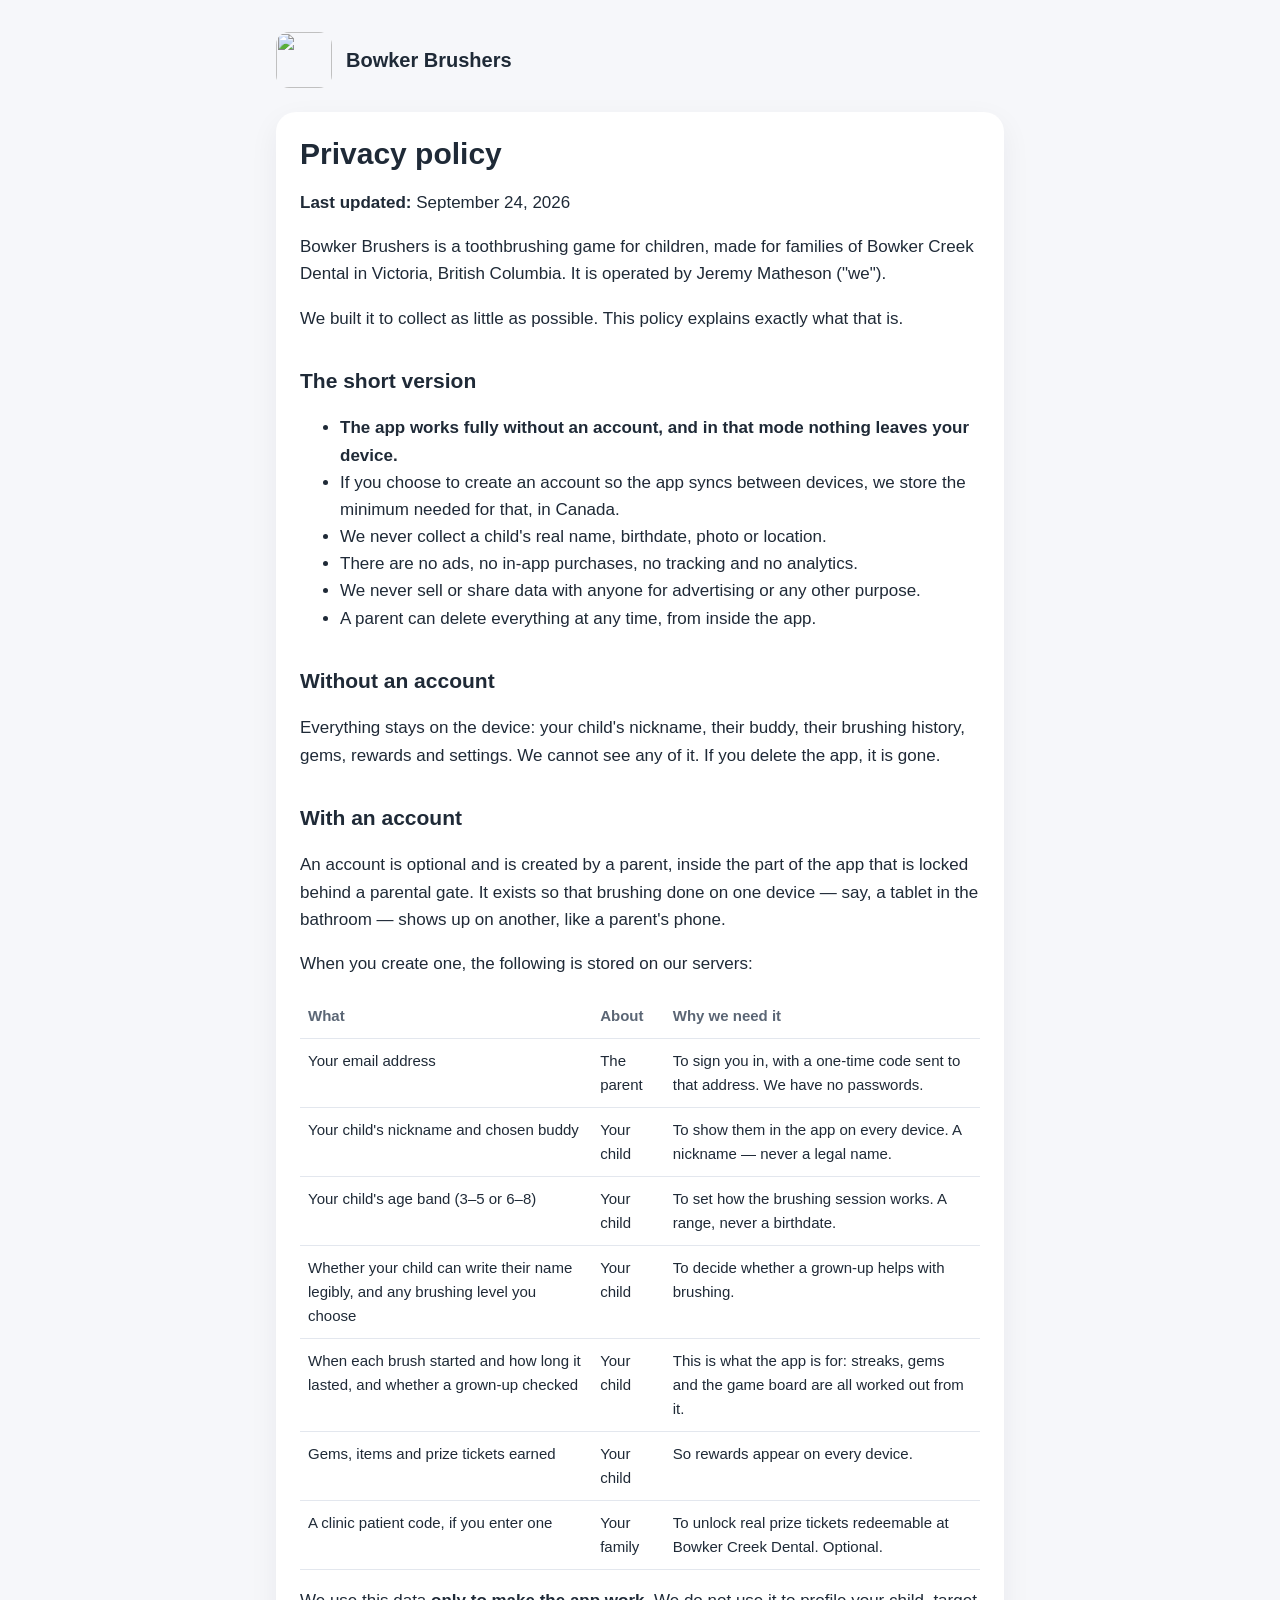
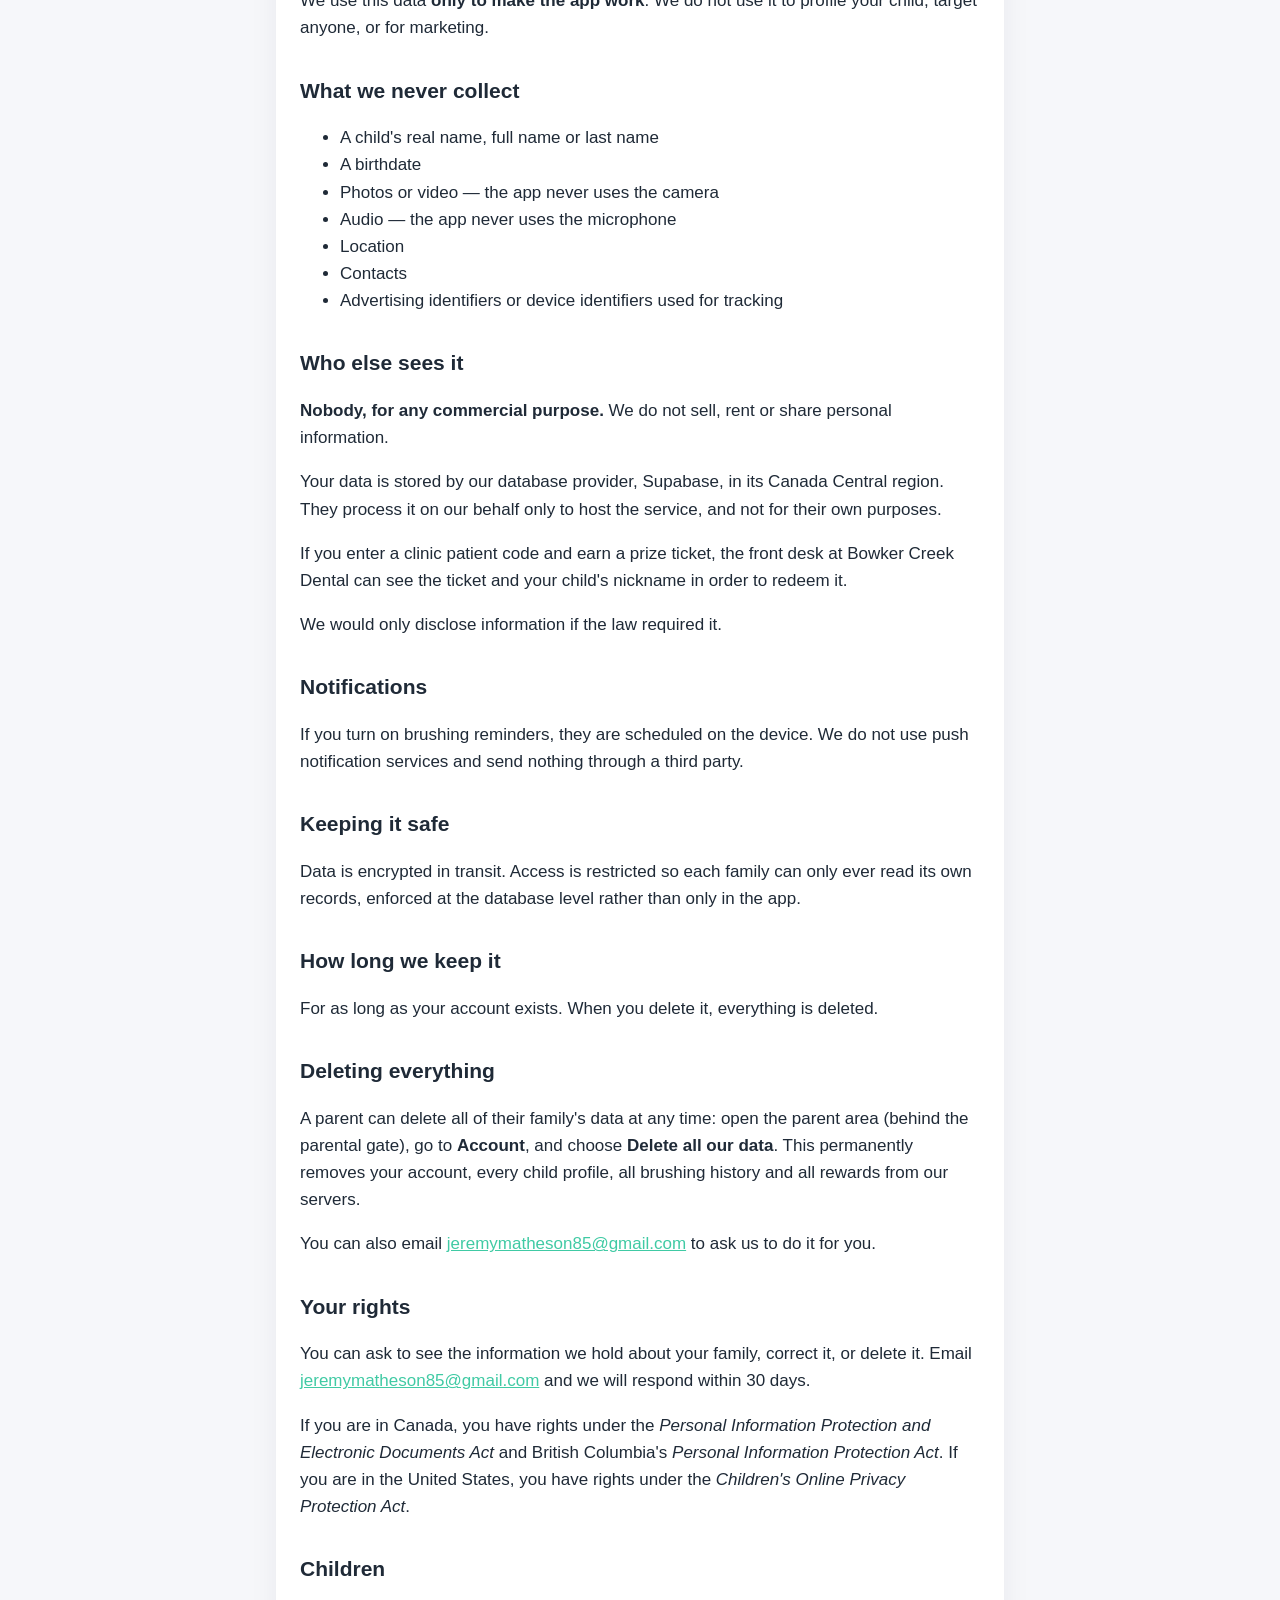
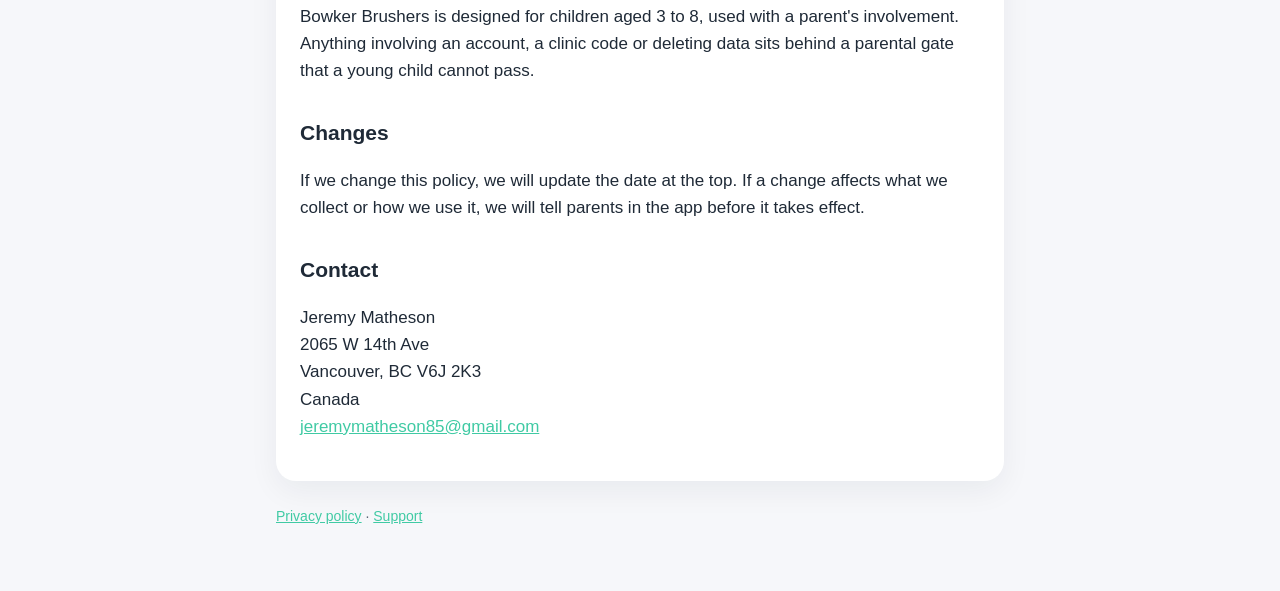
==== privacy/index.html @ a37d7e3c "Privacy policy and support pages for Bowker Brushers Co-Authored-By: Claude Opus 5.5 (1M context) <n" ====
<!doctype html>
<html lang="en">
<head>
<meta charset="utf-8">
<meta name="viewport" content="width=device-width, initial-scale=1">
<title>Bowker Brushers privacy policy</title>
<link rel="icon" href="/bowker-brushers/icon.png">
<style>
:root { --mint:#40CAA4; --ink:#1F2A37; --muted:#5B6675; --paper:#F6F7FA; --card:#fff; --line:#E3E7EE; }
@media (prefers-color-scheme: dark) { :root { --ink:#E8ECF2; --muted:#A3ADBB; --paper:#12161C; --card:#1A2029; --line:#2A323E; } }
* { box-sizing:border-box; }
body { margin:0; background:var(--paper); color:var(--ink); font:17px/1.6 -apple-system, BlinkMacSystemFont, "Segoe UI", Roboto, sans-serif; }
main { max-width:760px; margin:0 auto; padding:32px 16px 64px; }
header { display:flex; align-items:center; gap:14px; margin-bottom:24px; }
header img { width:56px; height:56px; border-radius:13px; }
header a { color:inherit; text-decoration:none; font-weight:800; font-size:20px; }
.card { background:var(--card); border-radius:20px; padding:24px; box-shadow:0 10px 30px rgba(20,30,50,.06); }
h1 { font-size:30px; line-height:1.2; margin:0 0 8px; }
h2 { font-size:21px; margin:32px 0 8px; }
a { color:var(--mint); }
.table { overflow-x:auto; }
table { border-collapse:collapse; width:100%; font-size:15px; }
th, td { text-align:left; vertical-align:top; padding:10px 8px; border-bottom:1px solid var(--line); }
th { color:var(--muted); font-weight:600; }
footer { color:var(--muted); font-size:14px; margin-top:24px; }
</style>
</head>
<body><main>
<header><img src="/bowker-brushers/icon.png" alt=""><a href="/bowker-brushers/">Bowker Brushers</a></header>
<div class="card">
<h1>Privacy policy</h1>
<p><strong>Last updated:</strong> September 24, 2026</p>
<p>Bowker Brushers is a toothbrushing game for children, made for families of Bowker Creek Dental in Victoria, British Columbia. It is operated by Jeremy Matheson ("we").</p>
<p>We built it to collect as little as possible. This policy explains exactly what that is.</p>
<h2>The short version</h2>
<ul><li><strong>The app works fully without an account, and in that mode nothing leaves your device.</strong></li><li>If you choose to create an account so the app syncs between devices, we store the minimum needed for that, in Canada.</li><li>We never collect a child's real name, birthdate, photo or location.</li><li>There are no ads, no in-app purchases, no tracking and no analytics.</li><li>We never sell or share data with anyone for advertising or any other purpose.</li><li>A parent can delete everything at any time, from inside the app.</li></ul>
<h2>Without an account</h2>
<p>Everything stays on the device: your child's nickname, their buddy, their brushing history, gems, rewards and settings. We cannot see any of it. If you delete the app, it is gone.</p>
<h2>With an account</h2>
<p>An account is optional and is created by a parent, inside the part of the app that is locked behind a parental gate. It exists so that brushing done on one device — say, a tablet in the bathroom — shows up on another, like a parent's phone.</p>
<p>When you create one, the following is stored on our servers:</p>
<div class="table"><table><thead><tr><th>What</th><th>About</th><th>Why we need it</th></tr></thead><tbody><tr><td>Your email address</td><td>The parent</td><td>To sign you in, with a one-time code sent to that address. We have no passwords.</td></tr><tr><td>Your child's nickname and chosen buddy</td><td>Your child</td><td>To show them in the app on every device. A nickname — never a legal name.</td></tr><tr><td>Your child's age band (3–5 or 6–8)</td><td>Your child</td><td>To set how the brushing session works. A range, never a birthdate.</td></tr><tr><td>Whether your child can write their name legibly, and any brushing level you choose</td><td>Your child</td><td>To decide whether a grown-up helps with brushing.</td></tr><tr><td>When each brush started and how long it lasted, and whether a grown-up checked</td><td>Your child</td><td>This is what the app is for: streaks, gems and the game board are all worked out from it.</td></tr><tr><td>Gems, items and prize tickets earned</td><td>Your child</td><td>So rewards appear on every device.</td></tr><tr><td>A clinic patient code, if you enter one</td><td>Your family</td><td>To unlock real prize tickets redeemable at Bowker Creek Dental. Optional.</td></tr></tbody></table></div>
<p>We use this data <strong>only to make the app work</strong>. We do not use it to profile your child, target anyone, or for marketing.</p>
<h2>What we never collect</h2>
<ul><li>A child's real name, full name or last name</li><li>A birthdate</li><li>Photos or video — the app never uses the camera</li><li>Audio — the app never uses the microphone</li><li>Location</li><li>Contacts</li><li>Advertising identifiers or device identifiers used for tracking</li></ul>
<h2>Who else sees it</h2>
<p><strong>Nobody, for any commercial purpose.</strong> We do not sell, rent or share personal information.</p>
<p>Your data is stored by our database provider, Supabase, in its Canada Central region. They process it on our behalf only to host the service, and not for their own purposes.</p>
<p>If you enter a clinic patient code and earn a prize ticket, the front desk at Bowker Creek Dental can see the ticket and your child's nickname in order to redeem it.</p>
<p>We would only disclose information if the law required it.</p>
<h2>Notifications</h2>
<p>If you turn on brushing reminders, they are scheduled on the device. We do not use push notification services and send nothing through a third party.</p>
<h2>Keeping it safe</h2>
<p>Data is encrypted in transit. Access is restricted so each family can only ever read its own records, enforced at the database level rather than only in the app.</p>
<h2>How long we keep it</h2>
<p>For as long as your account exists. When you delete it, everything is deleted.</p>
<h2>Deleting everything</h2>
<p>A parent can delete all of their family's data at any time: open the parent area (behind the parental gate), go to <strong>Account</strong>, and choose <strong>Delete all our data</strong>. This permanently removes your account, every child profile, all brushing history and all rewards from our servers.</p>
<p>You can also email <a href="mailto:jeremymatheson85@gmail.com">jeremymatheson85@gmail.com</a> to ask us to do it for you.</p>
<h2>Your rights</h2>
<p>You can ask to see the information we hold about your family, correct it, or delete it. Email <a href="mailto:jeremymatheson85@gmail.com">jeremymatheson85@gmail.com</a> and we will respond within 30 days.</p>
<p>If you are in Canada, you have rights under the <em>Personal Information Protection and Electronic Documents Act</em> and British Columbia's <em>Personal Information Protection Act</em>. If you are in the United States, you have rights under the <em>Children's Online Privacy Protection Act</em>.</p>
<h2>Children</h2>
<p>Bowker Brushers is designed for children aged 3 to 8, used with a parent's involvement. Anything involving an account, a clinic code or deleting data sits behind a parental gate that a young child cannot pass.</p>
<h2>Changes</h2>
<p>If we change this policy, we will update the date at the top. If a change affects what we collect or how we use it, we will tell parents in the app before it takes effect.</p>
<h2>Contact</h2>
<p>Jeremy Matheson<br>2065 W 14th Ave<br>Vancouver, BC V6J 2K3<br>Canada<br><a href="mailto:jeremymatheson85@gmail.com">jeremymatheson85@gmail.com</a></p>
</div>
<footer><a href="/bowker-brushers/privacy/">Privacy policy</a> · <a href="/bowker-brushers/support/">Support</a></footer>
</main></body></html>
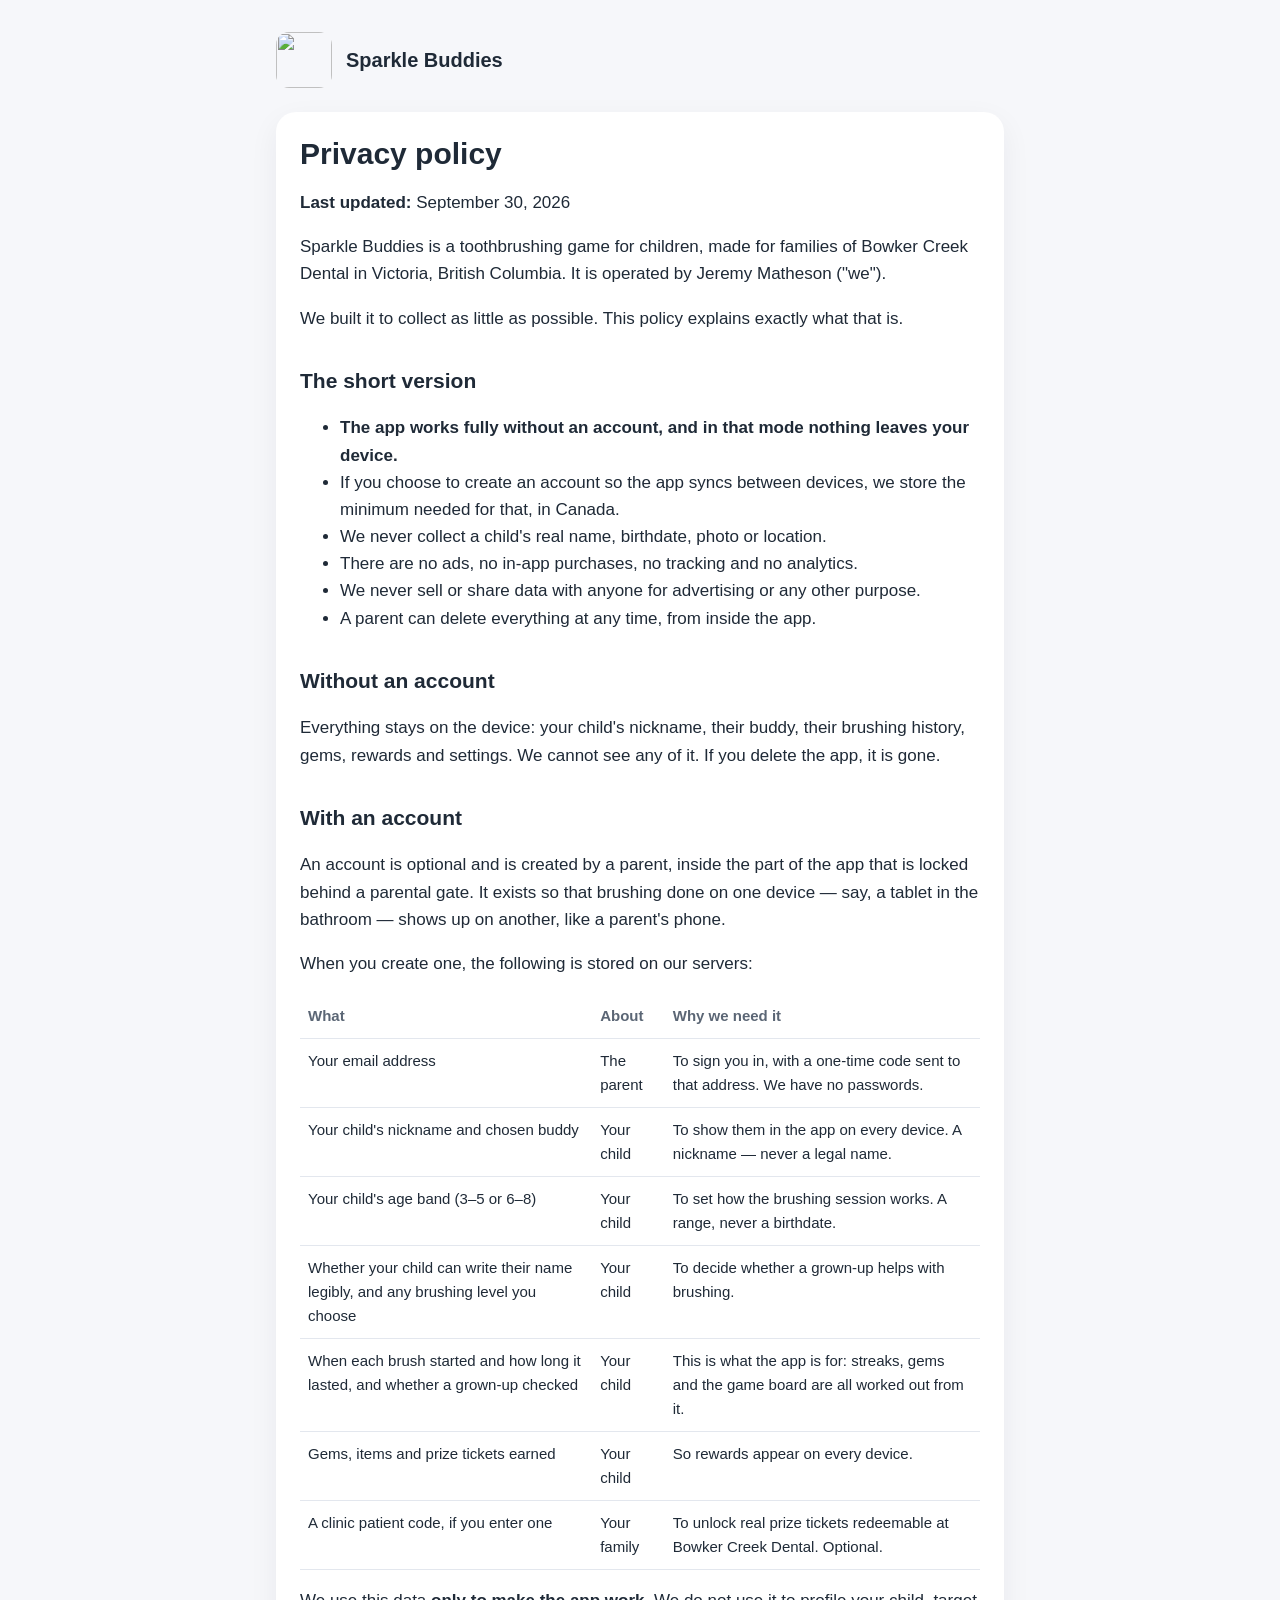
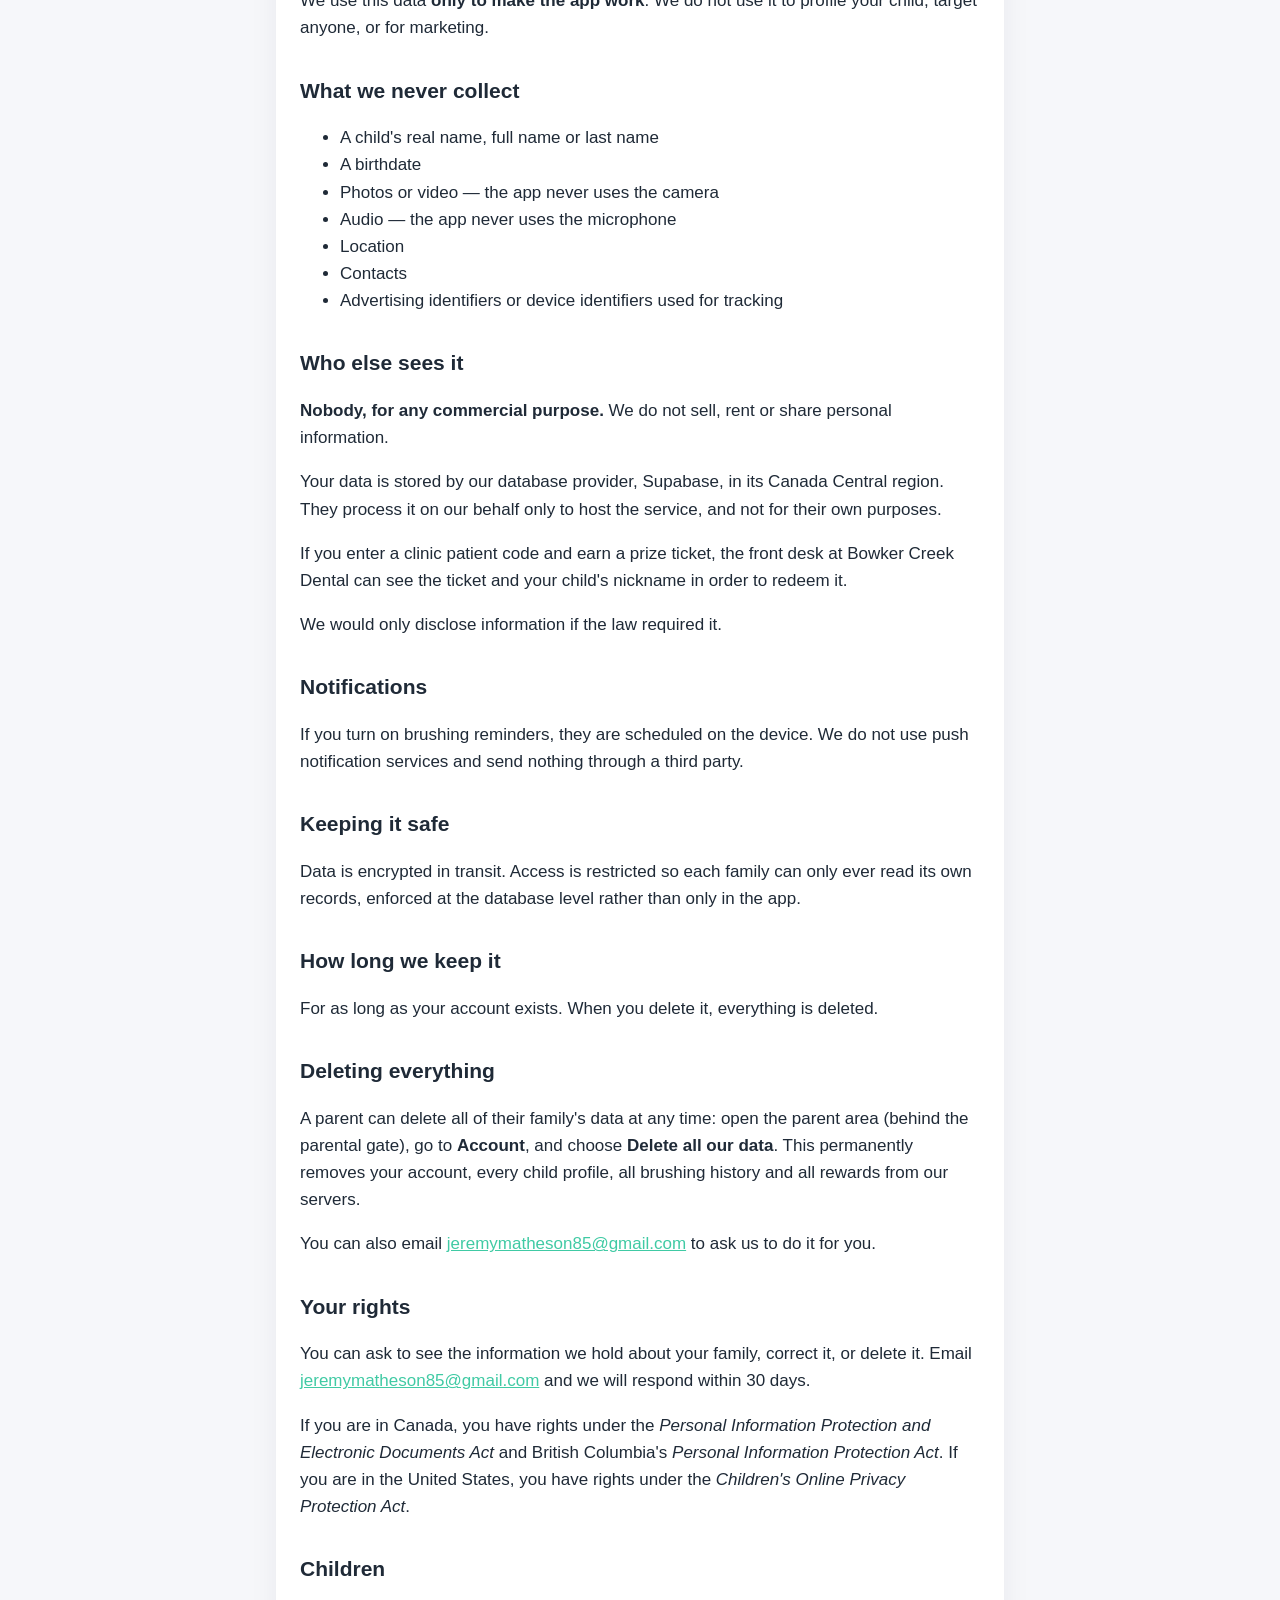
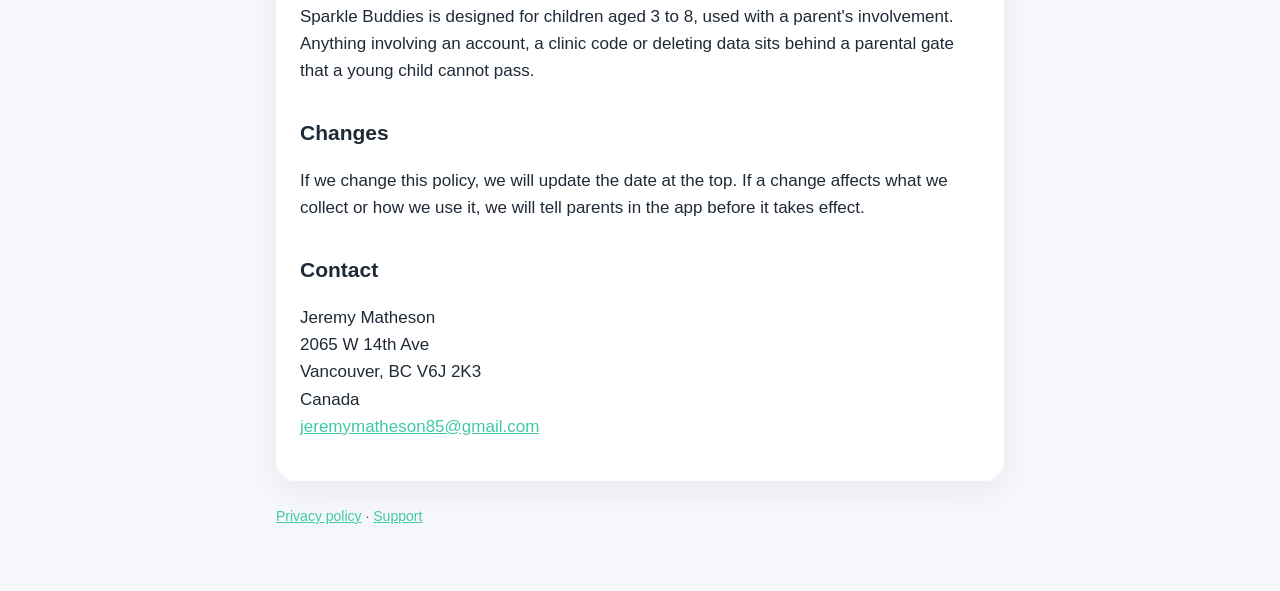
==== commit a6af561e: "Rename to Sparkle Buddies and link the live App Store listing Co-Authored-By: Claude Fable 5.1 <nore" ====
--- a/privacy/index.html
+++ b/privacy/index.html
@@ -3,7 +3,7 @@
 <head>
 <meta charset="utf-8">
 <meta name="viewport" content="width=device-width, initial-scale=1">
-<title>Bowker Brushers privacy policy</title>
+<title>Sparkle Buddies privacy policy</title>
 <link rel="icon" href="/bowker-brushers/icon.png">
 <style>
 :root { --mint:#40CAA4; --ink:#1F2A37; --muted:#5B6675; --paper:#F6F7FA; --card:#fff; --line:#E3E7EE; }
@@ -26,11 +26,11 @@
 </style>
 </head>
 <body><main>
-<header><img src="/bowker-brushers/icon.png" alt=""><a href="/bowker-brushers/">Bowker Brushers</a></header>
+<header><img src="/bowker-brushers/icon.png" alt=""><a href="/bowker-brushers/">Sparkle Buddies</a></header>
 <div class="card">
 <h1>Privacy policy</h1>
-<p><strong>Last updated:</strong> September 24, 2026</p>
-<p>Bowker Brushers is a toothbrushing game for children, made for families of Bowker Creek Dental in Victoria, British Columbia. It is operated by Jeremy Matheson ("we").</p>
+<p><strong>Last updated:</strong> September 30, 2026</p>
+<p>Sparkle Buddies is a toothbrushing game for children, made for families of Bowker Creek Dental in Victoria, British Columbia. It is operated by Jeremy Matheson ("we").</p>
 <p>We built it to collect as little as possible. This policy explains exactly what that is.</p>
 <h2>The short version</h2>
 <ul><li><strong>The app works fully without an account, and in that mode nothing leaves your device.</strong></li><li>If you choose to create an account so the app syncs between devices, we store the minimum needed for that, in Canada.</li><li>We never collect a child's real name, birthdate, photo or location.</li><li>There are no ads, no in-app purchases, no tracking and no analytics.</li><li>We never sell or share data with anyone for advertising or any other purpose.</li><li>A parent can delete everything at any time, from inside the app.</li></ul>
@@ -61,7 +61,7 @@
 <p>You can ask to see the information we hold about your family, correct it, or delete it. Email <a href="mailto:jeremymatheson85@gmail.com">jeremymatheson85@gmail.com</a> and we will respond within 30 days.</p>
 <p>If you are in Canada, you have rights under the <em>Personal Information Protection and Electronic Documents Act</em> and British Columbia's <em>Personal Information Protection Act</em>. If you are in the United States, you have rights under the <em>Children's Online Privacy Protection Act</em>.</p>
 <h2>Children</h2>
-<p>Bowker Brushers is designed for children aged 3 to 8, used with a parent's involvement. Anything involving an account, a clinic code or deleting data sits behind a parental gate that a young child cannot pass.</p>
+<p>Sparkle Buddies is designed for children aged 3 to 8, used with a parent's involvement. Anything involving an account, a clinic code or deleting data sits behind a parental gate that a young child cannot pass.</p>
 <h2>Changes</h2>
 <p>If we change this policy, we will update the date at the top. If a change affects what we collect or how we use it, we will tell parents in the app before it takes effect.</p>
 <h2>Contact</h2>
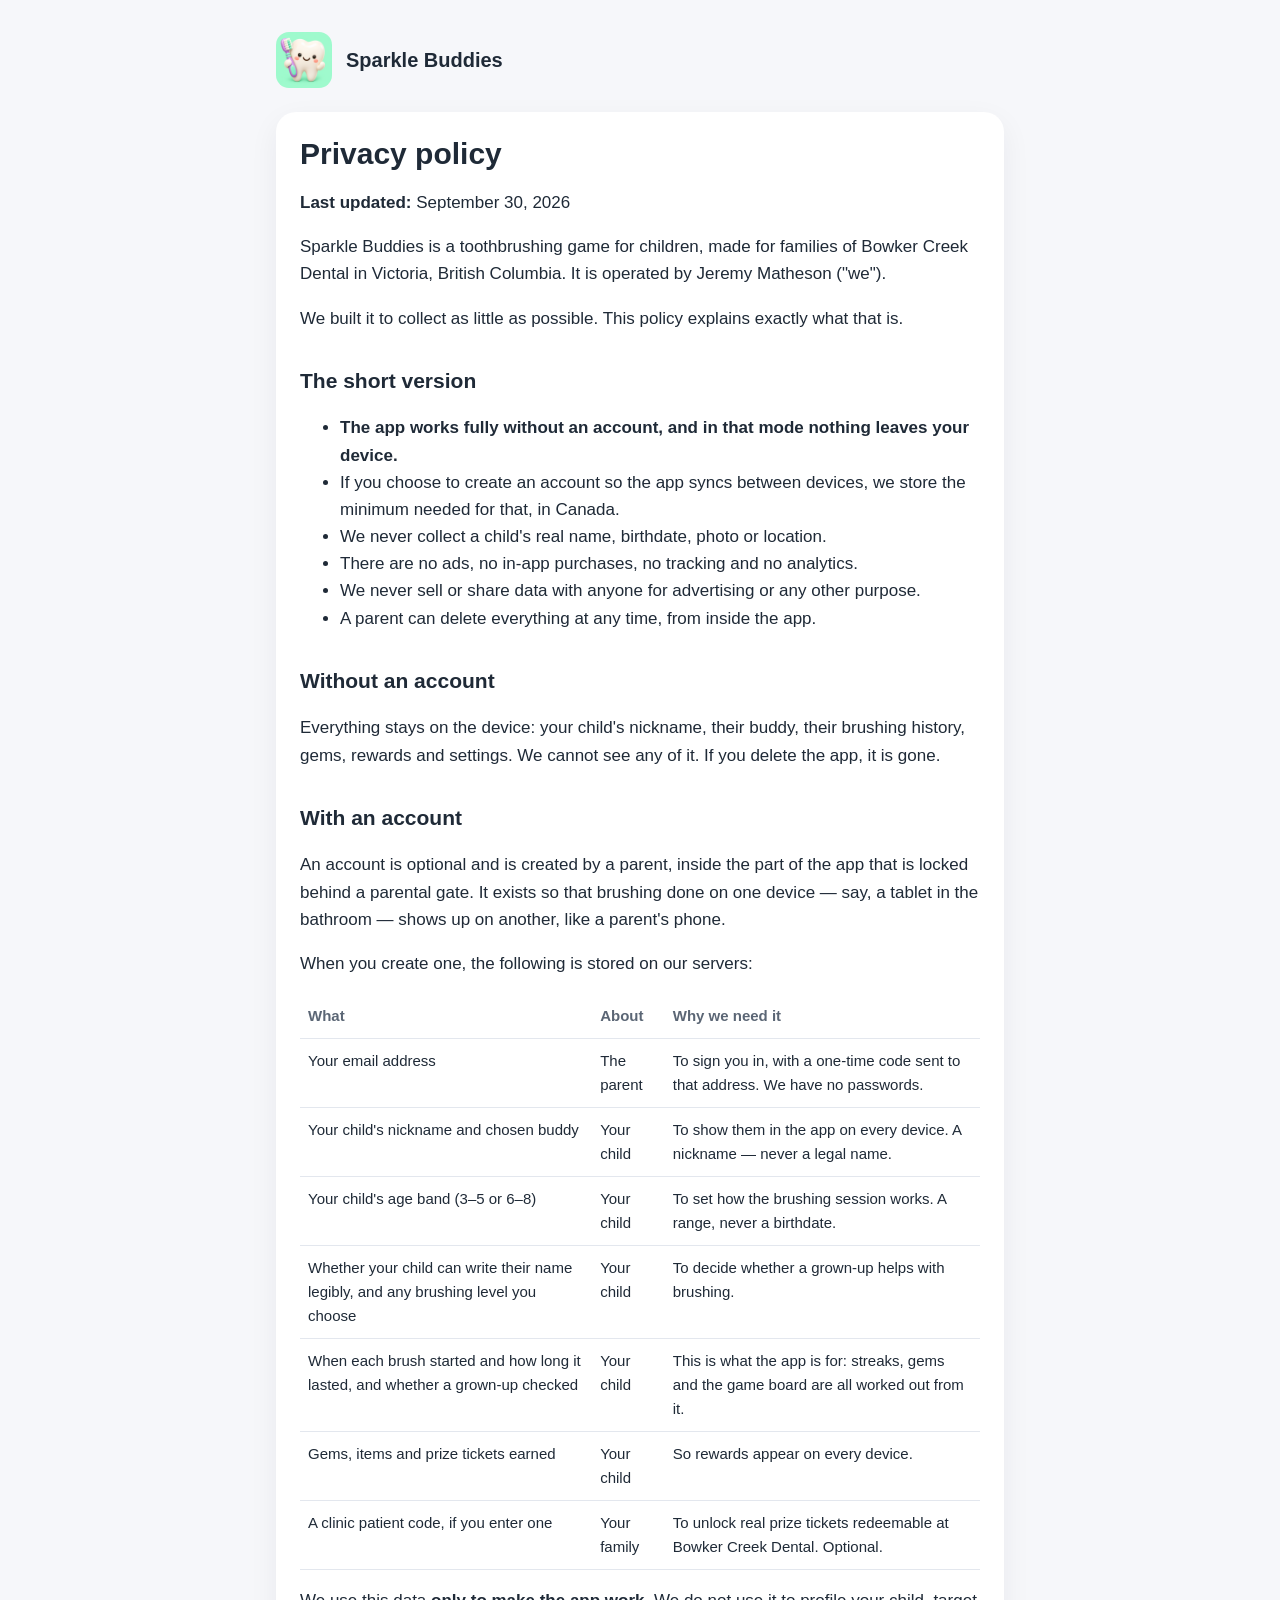
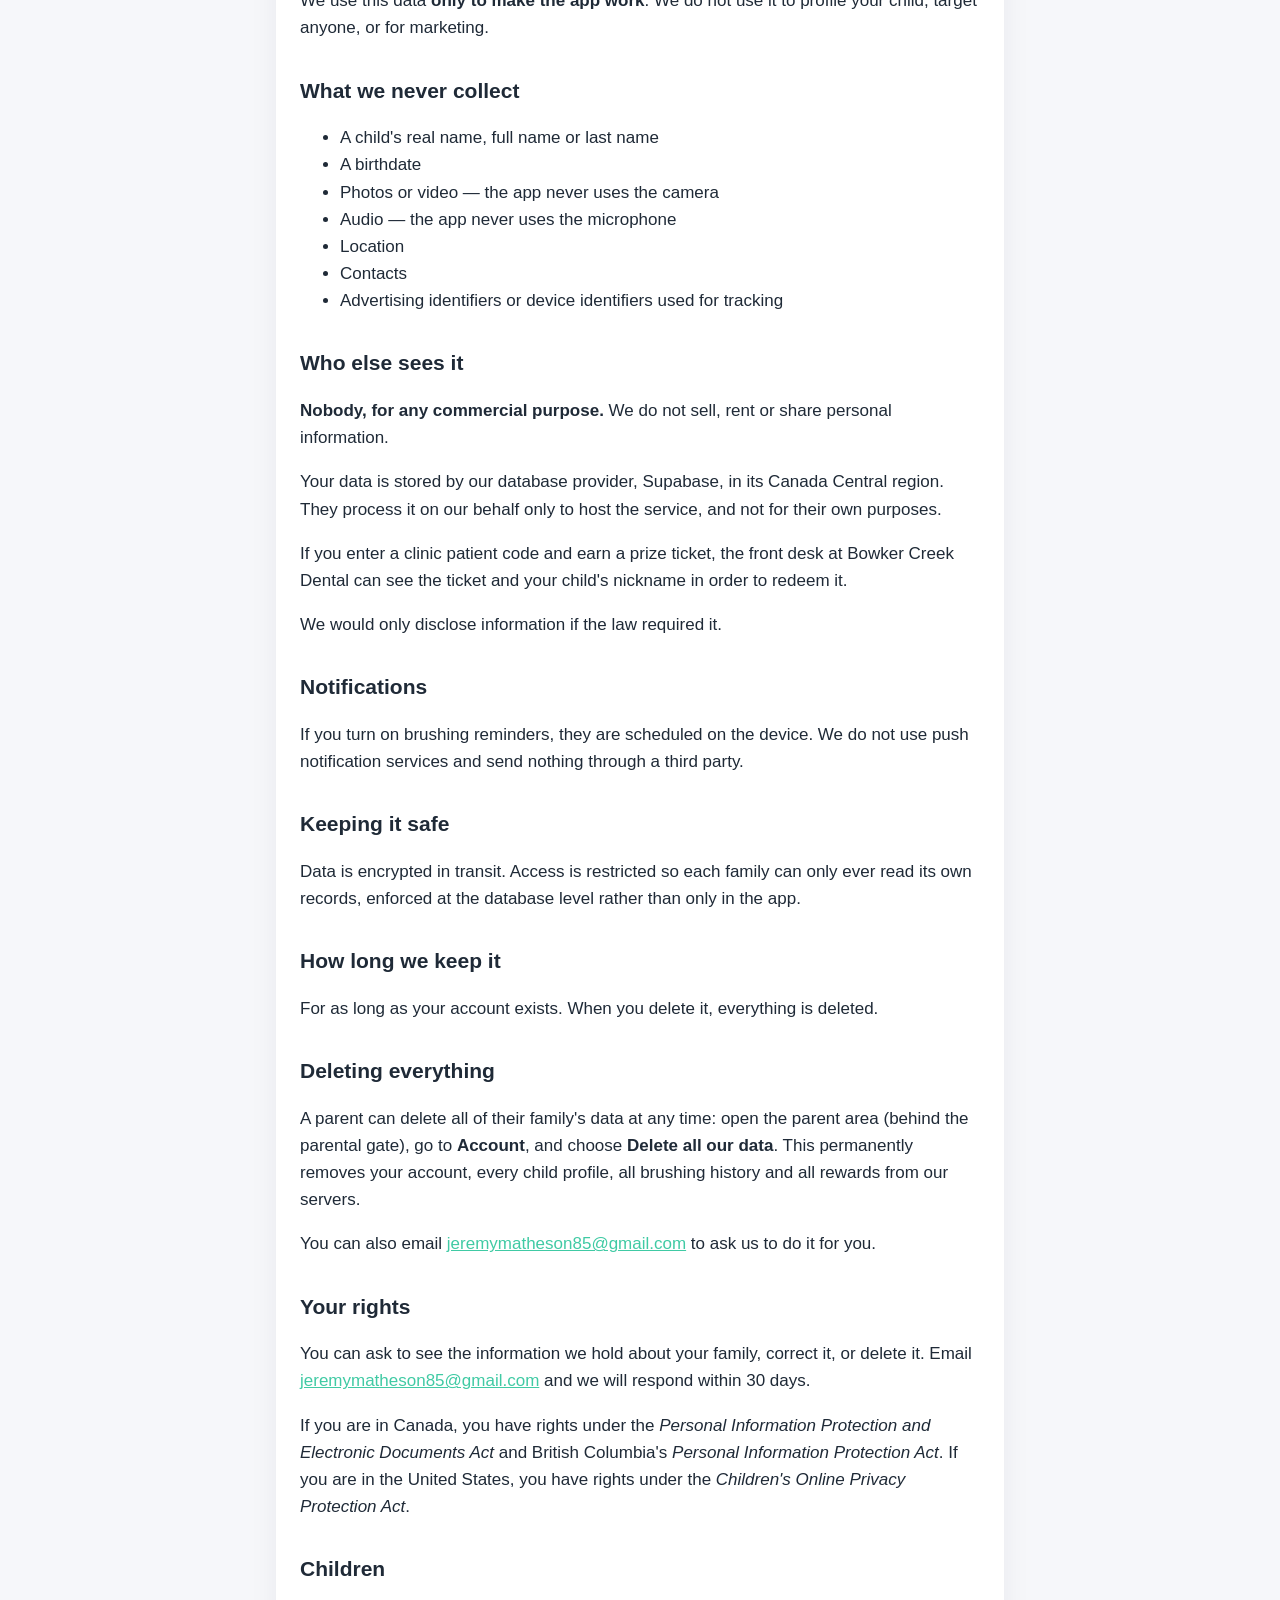
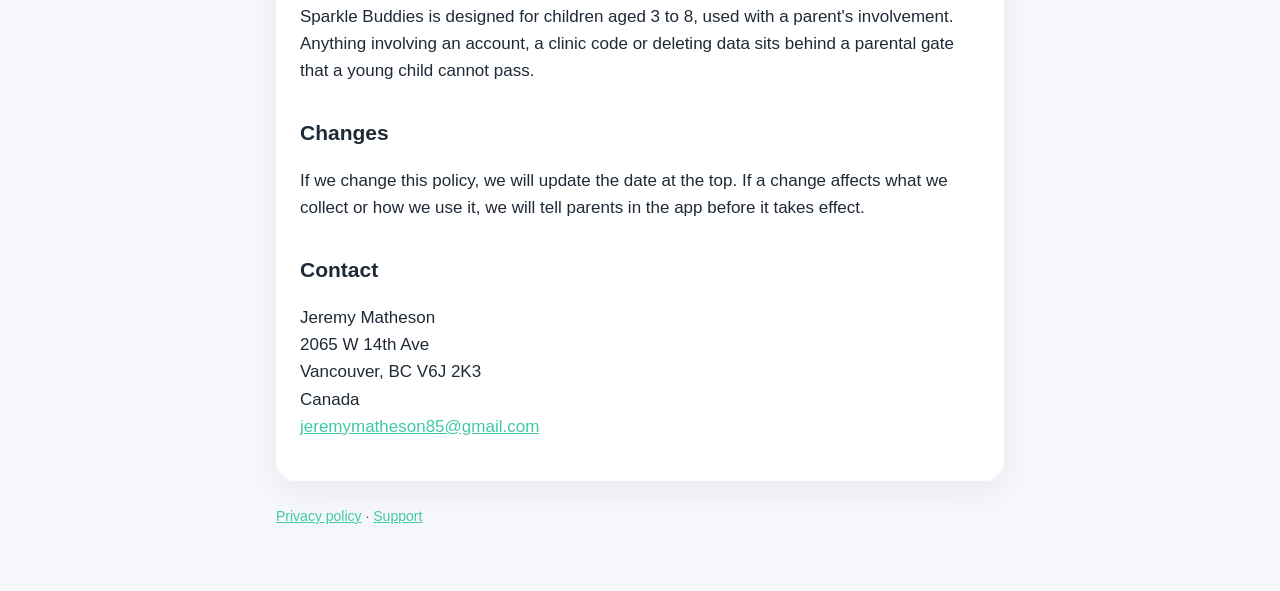
==== commit 3147454c: "Launch the Sparkle Buddies landing page" ====
--- a/privacy/index.html
+++ b/privacy/index.html
@@ -4,7 +4,7 @@
 <meta charset="utf-8">
 <meta name="viewport" content="width=device-width, initial-scale=1">
 <title>Sparkle Buddies privacy policy</title>
-<link rel="icon" href="/bowker-brushers/icon.png">
+<link rel="icon" href="../img/icon.png">
 <style>
 :root { --mint:#40CAA4; --ink:#1F2A37; --muted:#5B6675; --paper:#F6F7FA; --card:#fff; --line:#E3E7EE; }
 @media (prefers-color-scheme: dark) { :root { --ink:#E8ECF2; --muted:#A3ADBB; --paper:#12161C; --card:#1A2029; --line:#2A323E; } }
@@ -26,7 +26,7 @@
 </style>
 </head>
 <body><main>
-<header><img src="/bowker-brushers/icon.png" alt=""><a href="/bowker-brushers/">Sparkle Buddies</a></header>
+<header><img src="../img/icon.png" alt=""><a href="../">Sparkle Buddies</a></header>
 <div class="card">
 <h1>Privacy policy</h1>
 <p><strong>Last updated:</strong> September 30, 2026</p>
@@ -67,5 +67,5 @@
 <h2>Contact</h2>
 <p>Jeremy Matheson<br>2065 W 14th Ave<br>Vancouver, BC V6J 2K3<br>Canada<br><a href="mailto:jeremymatheson85@gmail.com">jeremymatheson85@gmail.com</a></p>
 </div>
-<footer><a href="/bowker-brushers/privacy/">Privacy policy</a> · <a href="/bowker-brushers/support/">Support</a></footer>
+<footer><a href="../privacy/">Privacy policy</a> · <a href="../support/">Support</a></footer>
 </main></body></html>
